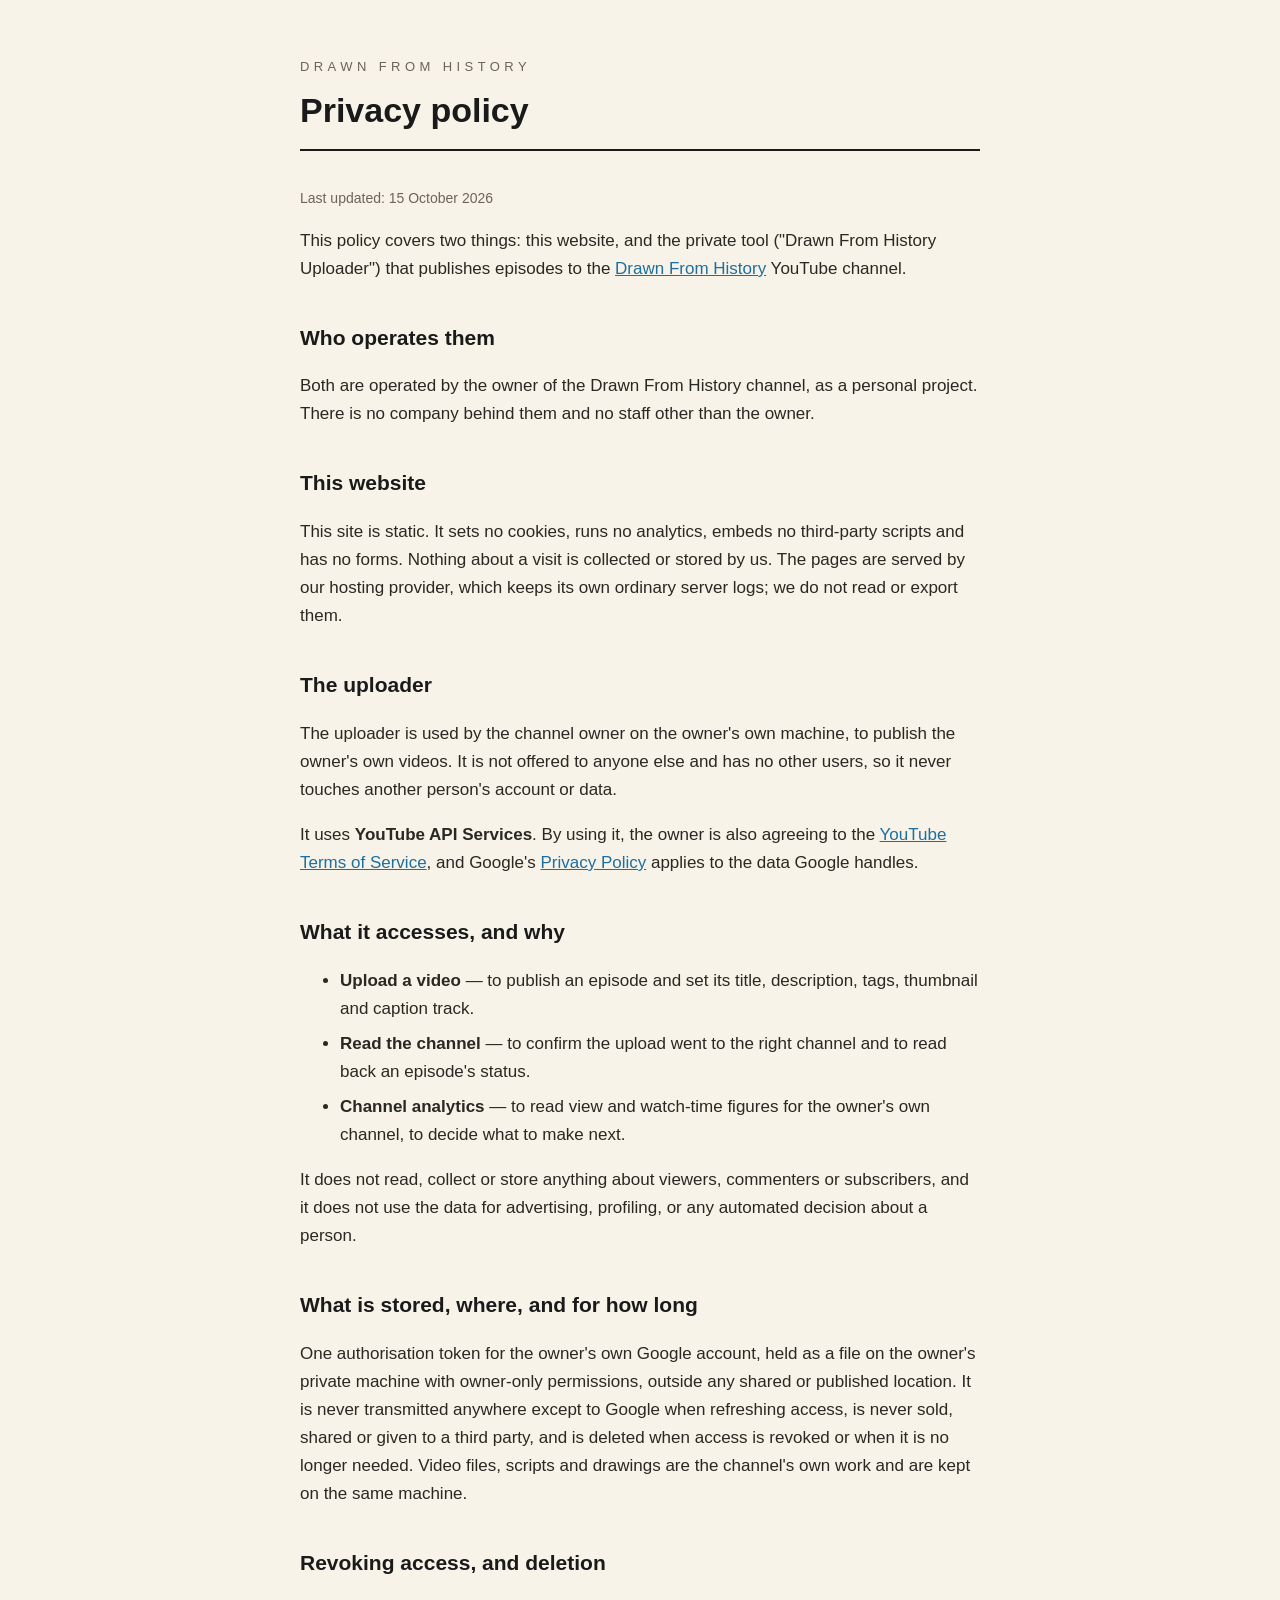
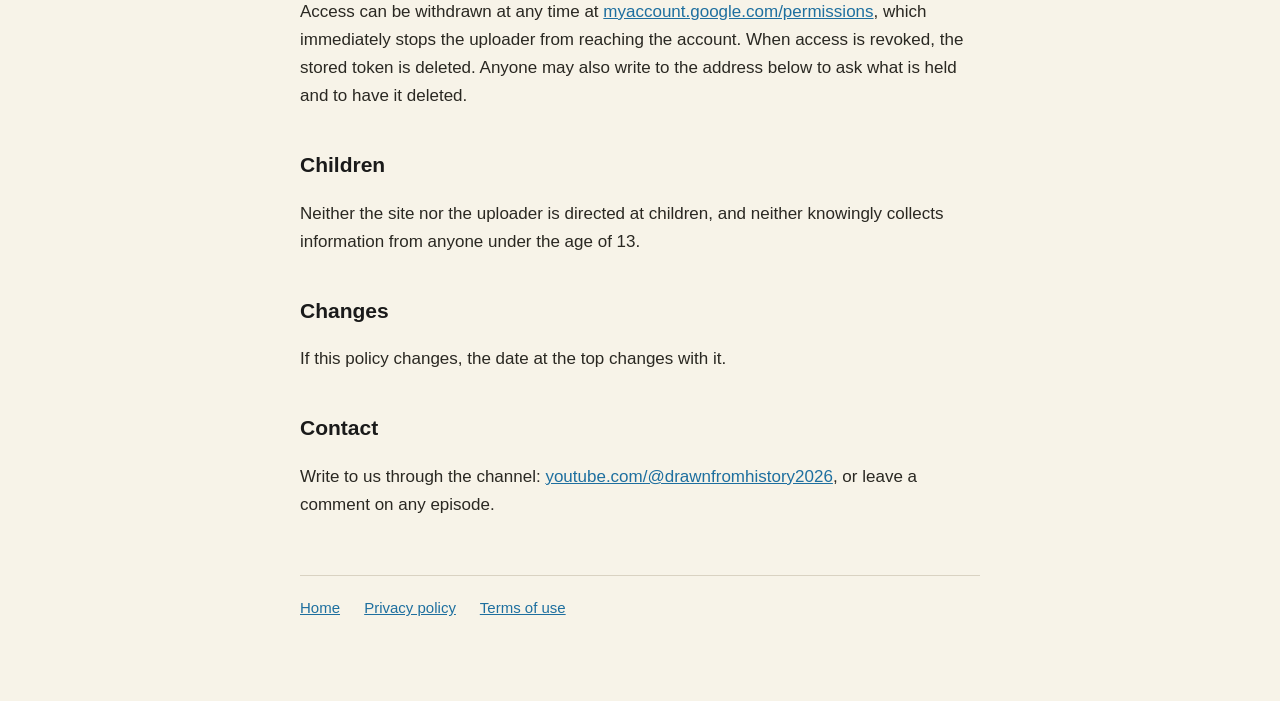
==== privacy.html @ 0cb96aaa "Site for the Drawn From History channel Three static pages on the same paper the episodes are drawn " ====
<!doctype html>
<html lang="en">
<head>
<meta charset="utf-8">
<meta name="viewport" content="width=device-width, initial-scale=1">
<title>Privacy policy &mdash; Drawn From History</title>
<meta name="description" content="How the Drawn From History uploader handles data, and how to revoke its access.">
<link rel="stylesheet" href="style.css">
</head>
<body>
<main>
  <header>
    <p class="brand">Drawn From History</p>
    <h1>Privacy policy</h1>
  </header>
  <p class="updated">Last updated: 15 October 2026</p>

  <p>This policy covers two things: this website, and the private tool ("Drawn From History Uploader") that
  publishes episodes to the <a href="https://www.youtube.com/@drawnfromhistory2026">Drawn From History</a>
  YouTube channel.</p>

  <h2>Who operates them</h2>
  <p>Both are operated by the owner of the Drawn From History channel, as a personal project. There is no company
  behind them and no staff other than the owner.</p>

  <h2>This website</h2>
  <p>This site is static. It sets no cookies, runs no analytics, embeds no third-party scripts and has no forms.
  Nothing about a visit is collected or stored by us. The pages are served by our hosting provider, which keeps
  its own ordinary server logs; we do not read or export them.</p>

  <h2>The uploader</h2>
  <p>The uploader is used by the channel owner on the owner's own machine, to publish the owner's own videos. It
  is not offered to anyone else and has no other users, so it never touches another person's account or data.</p>
  <p>It uses <strong>YouTube API Services</strong>. By using it, the owner is also agreeing to the
  <a href="https://www.youtube.com/t/terms">YouTube Terms of Service</a>, and Google's
  <a href="https://policies.google.com/privacy">Privacy Policy</a> applies to the data Google handles.</p>

  <h2>What it accesses, and why</h2>
  <ul>
    <li><strong>Upload a video</strong> &mdash; to publish an episode and set its title, description, tags,
      thumbnail and caption track.</li>
    <li><strong>Read the channel</strong> &mdash; to confirm the upload went to the right channel and to read back
      an episode's status.</li>
    <li><strong>Channel analytics</strong> &mdash; to read view and watch-time figures for the owner's own
      channel, to decide what to make next.</li>
  </ul>
  <p>It does not read, collect or store anything about viewers, commenters or subscribers, and it does not use
  the data for advertising, profiling, or any automated decision about a person.</p>

  <h2>What is stored, where, and for how long</h2>
  <p>One authorisation token for the owner's own Google account, held as a file on the owner's private machine
  with owner-only permissions, outside any shared or published location. It is never transmitted anywhere except
  to Google when refreshing access, is never sold, shared or given to a third party, and is deleted when access is
  revoked or when it is no longer needed. Video files, scripts and drawings are the channel's own work and are
  kept on the same machine.</p>

  <h2>Revoking access, and deletion</h2>
  <p>Access can be withdrawn at any time at
  <a href="https://myaccount.google.com/permissions">myaccount.google.com/permissions</a>, which immediately
  stops the uploader from reaching the account. When access is revoked, the stored token is deleted. Anyone may
  also write to the address below to ask what is held and to have it deleted.</p>

  <h2>Children</h2>
  <p>Neither the site nor the uploader is directed at children, and neither knowingly collects information from
  anyone under the age of 13.</p>

  <h2>Changes</h2>
  <p>If this policy changes, the date at the top changes with it.</p>

  <h2>Contact</h2>
  <p>Write to us through the channel: <a href="https://www.youtube.com/@drawnfromhistory2026/about">youtube.com/@drawnfromhistory2026</a>, or leave a comment on any episode.</p>

  <nav>
    <a href="/">Home</a>
    <a href="privacy.html">Privacy policy</a>
    <a href="terms.html">Terms of use</a>
  </nav>
</main>
</body>
</html>
---- style.css ----
/* Drawn From History - the same sheet of paper the videos are drawn on. */
:root {
  --paper: #F7F3E8;
  --ink: #1A1A1A;
  --accent: #1E6F9F;
  --faded: #6B6459;
}
* { box-sizing: border-box; }
body {
  margin: 0;
  padding: 0 20px 80px;
  background: var(--paper);
  color: var(--ink);
  font: 17px/1.65 -apple-system, "Segoe UI", Roboto, "Helvetica Neue", Arial, sans-serif;
}
main { max-width: 680px; margin: 0 auto; }
header { padding: 56px 0 8px; border-bottom: 2px solid var(--ink); margin-bottom: 36px; }
.brand { font-size: 13px; letter-spacing: 0.34em; text-transform: uppercase; color: var(--faded); margin: 0 0 14px; }
h1 { font-size: 34px; line-height: 1.15; margin: 0 0 10px; }
.tagline { font-size: 19px; margin: 0 0 30px; color: var(--ink); }
h2 { font-size: 21px; margin: 38px 0 10px; }
p, li { color: #2A2822; }
li { margin-bottom: 7px; }
a { color: var(--accent); }
a:hover { color: var(--ink); }
.note { border-left: 3px solid var(--accent); padding: 2px 0 2px 16px; color: var(--faded); }
.updated { font-size: 14px; color: var(--faded); }
nav { margin-top: 56px; padding-top: 20px; border-top: 1px solid #D9D2C2; font-size: 15px; }
nav a { margin-right: 20px; }
@media (max-width: 480px) { h1 { font-size: 27px; } body { font-size: 16px; } }
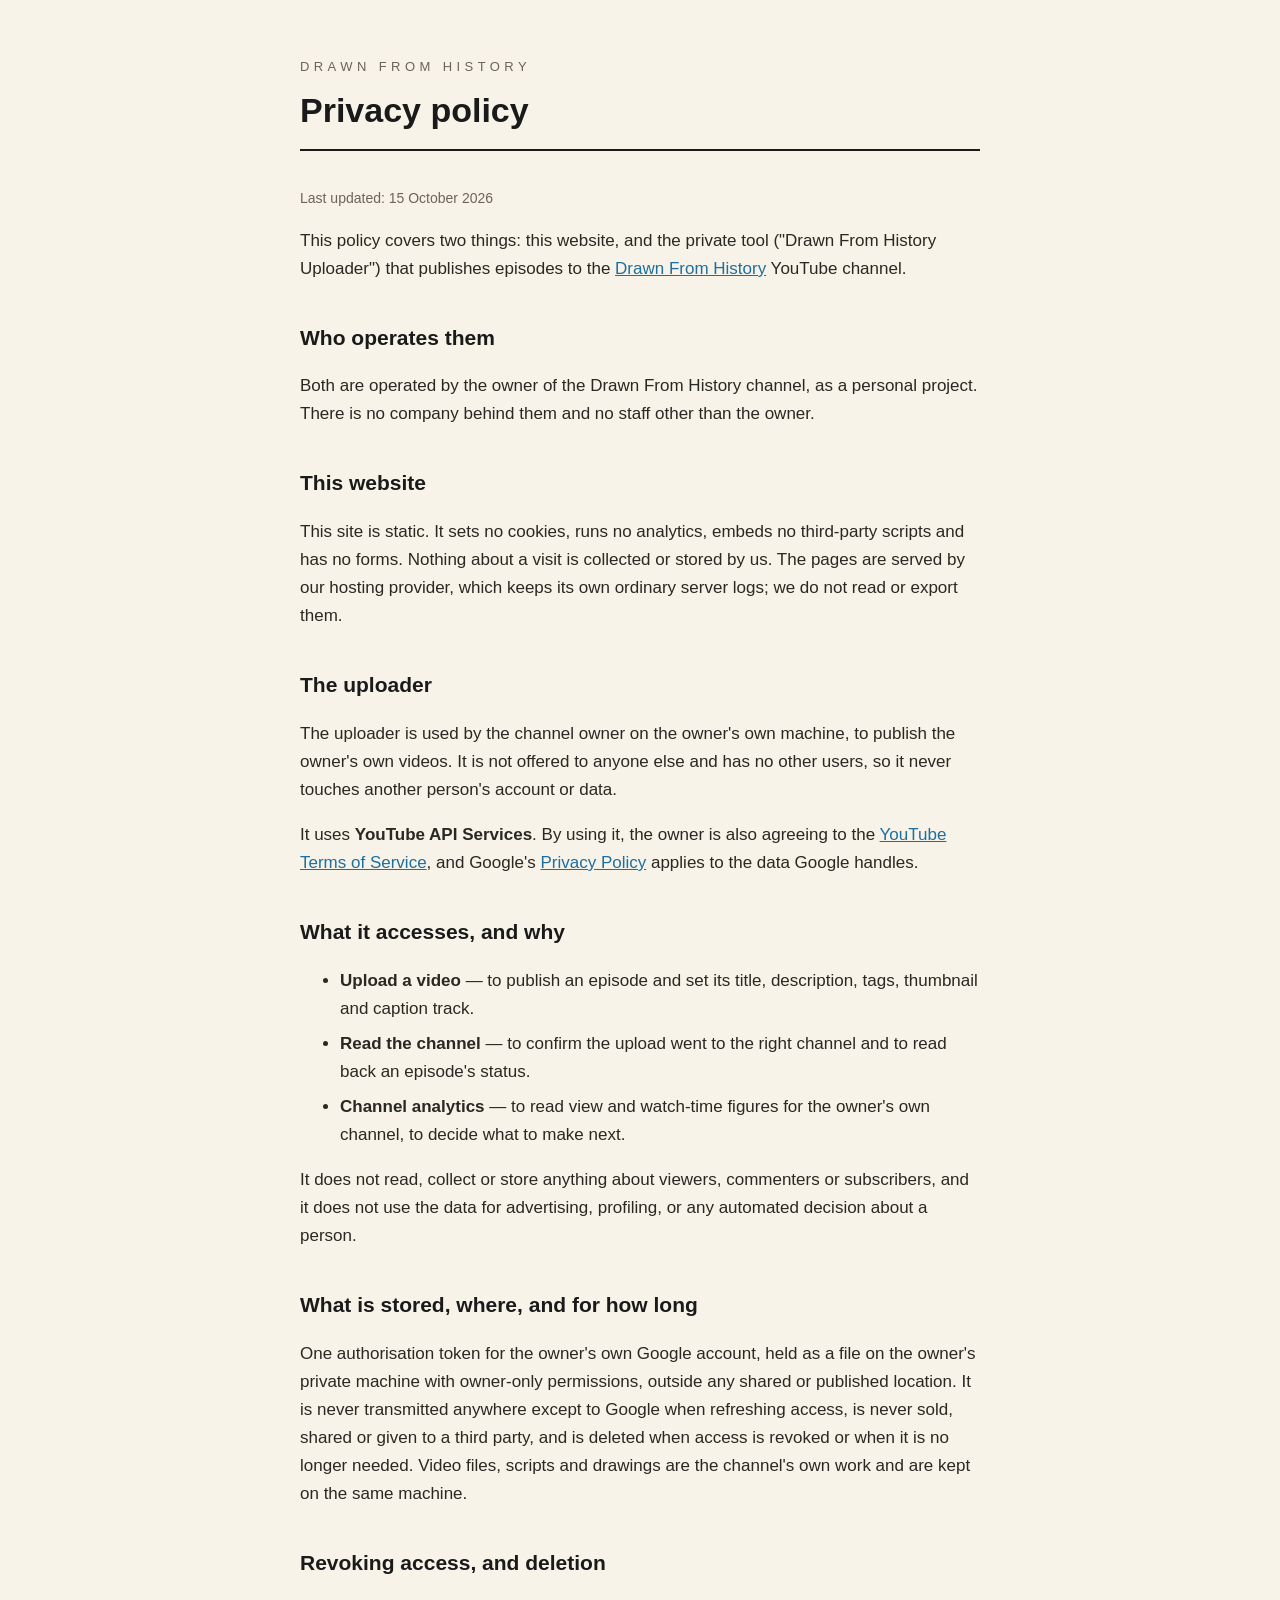
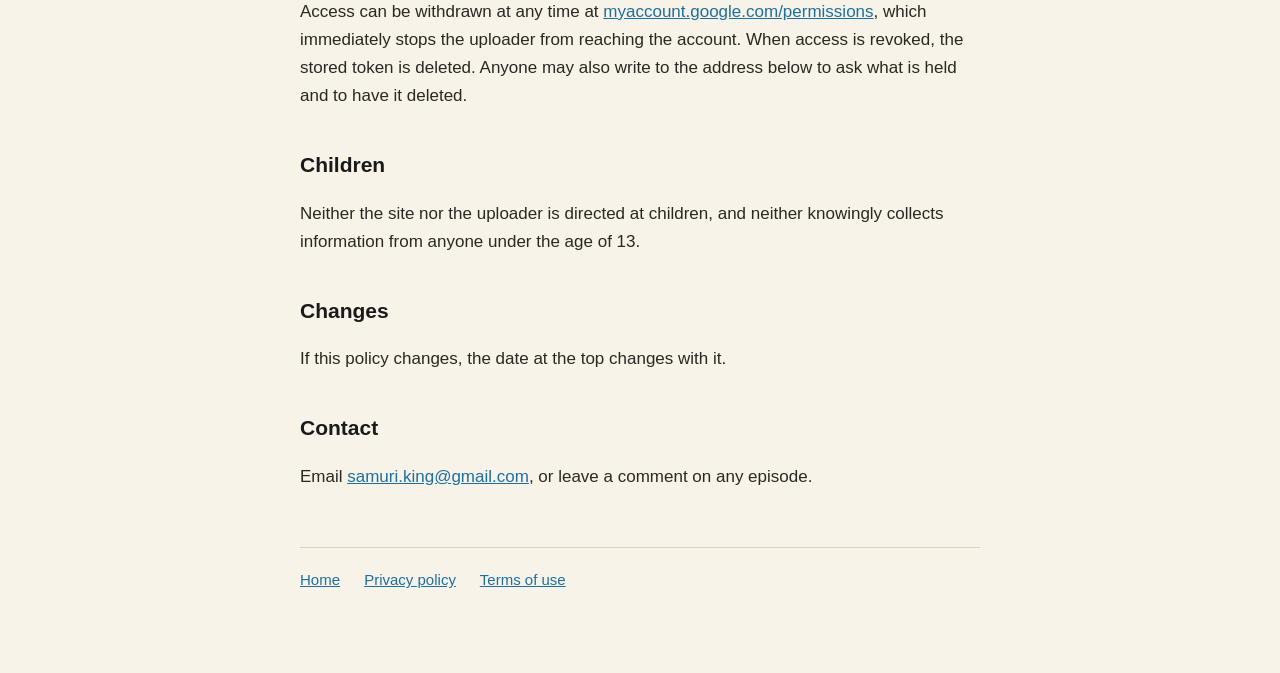
==== commit 0b539bd3: "Put the real contact address on the pages The audit reviewer and the OAuth consent screen should see" ====
--- a/privacy.html
+++ b/privacy.html
@@ -68,7 +68,7 @@
   <p>If this policy changes, the date at the top changes with it.</p>
 
   <h2>Contact</h2>
-  <p>Write to us through the channel: <a href="https://www.youtube.com/@drawnfromhistory2026/about">youtube.com/@drawnfromhistory2026</a>, or leave a comment on any episode.</p>
+  <p>Email <a href="mailto:samuri.king@gmail.com">samuri.king@gmail.com</a>, or leave a comment on any episode.</p>
 
   <nav>
     <a href="/">Home</a>
